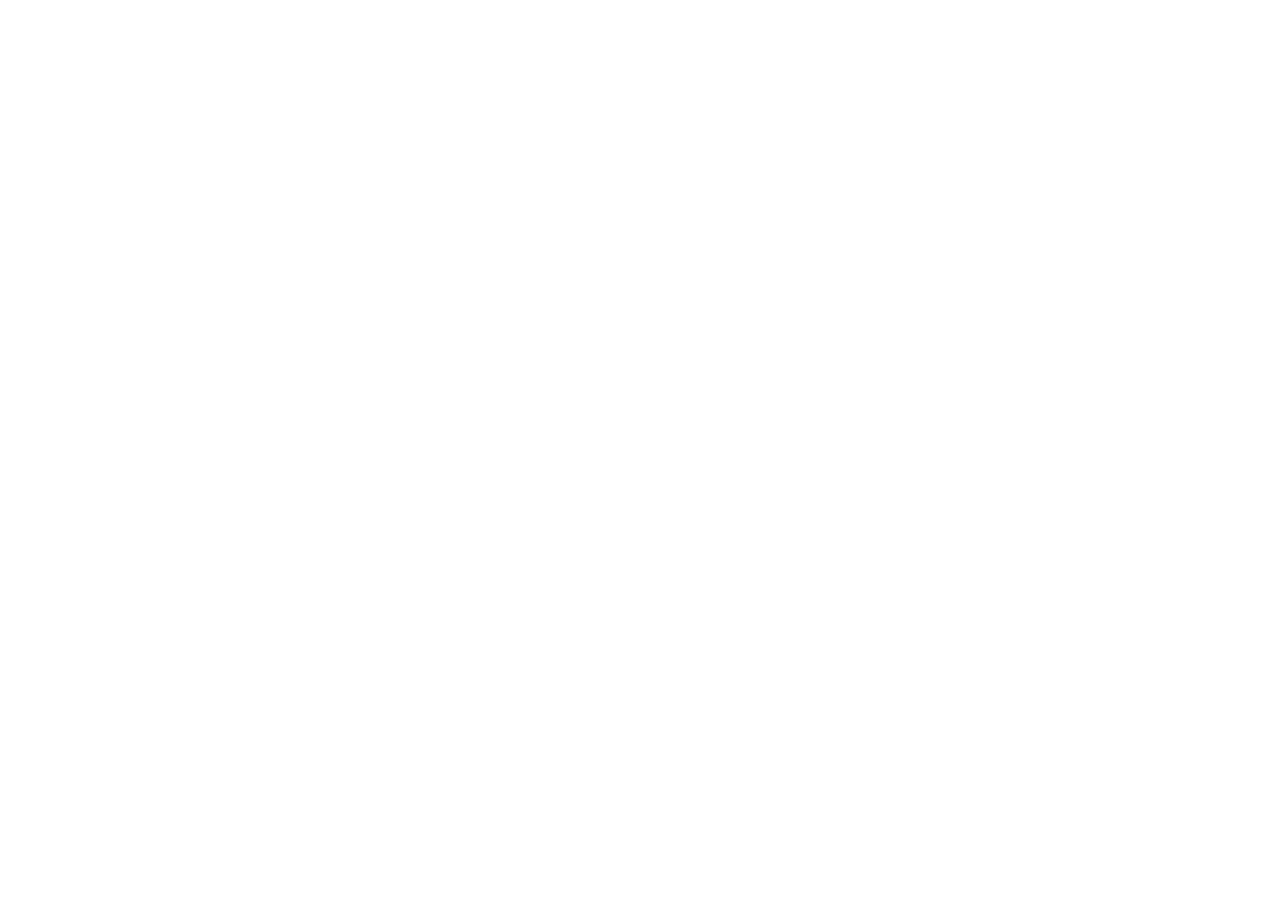
==== badge.html @ 83281ba7 "Header Done" ====
<!DOCTYPE html>
<html lang="en">
<head>
    <meta charset="UTF-8">
    <meta http-equiv="X-UA-Compatible" content="IE=edge">
    <meta name="viewport" content="width=device-width, initial-scale=1.0">
    <title></title>
</head>
<body>
    
</body>
</html>
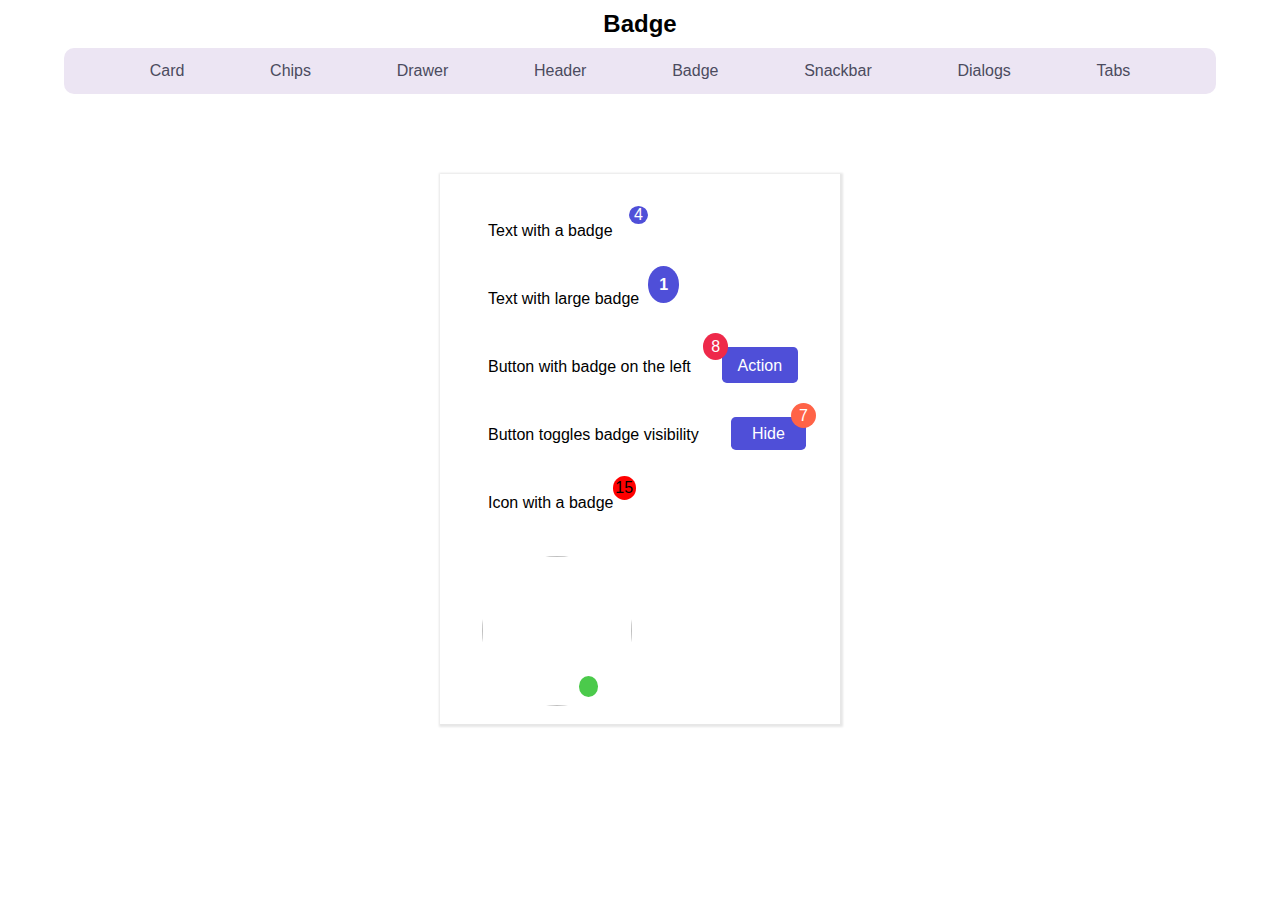
==== commit 83848d7b: "Badge doen" ====
--- a/badge.html
+++ b/badge.html
@@ -1,12 +1,51 @@
 <!DOCTYPE html>
 <html lang="en">
+
 <head>
     <meta charset="UTF-8">
     <meta http-equiv="X-UA-Compatible" content="IE=edge">
     <meta name="viewport" content="width=device-width, initial-scale=1.0">
-    <title></title>
+    <title>Badge</title>
+    <script src="https://kit.fontawesome.com/2a3afcb5fd.js" crossorigin="anonymous"></script>
+    <link rel="stylesheet" href="/badge.css">
 </head>
+
 <body>
-    
+    <h4 class="head4">Badge</h4>
+    <header class="head">
+        <div class="div">
+            <li class="list"><a class="anchor1" href="/index.html"> Card</a></li>
+            <li class="list"><a class="anchor1" href="/chips.html"> Chips</a></li>
+            <li class="list"><a class="anchor1" href="/drawers.html"> Drawer</a></li>
+            <li class="list"><a class="anchor1" href="/header.html">Header</a> </li>
+            <li class="list"><a class="anchor1" href="/badge.html"> Badge</a></li>
+            <li class="list"><a class="anchor1" href="/snackbar.html"> Snackbar</a></li>
+            <li class="list"><a class="anchor1" href="/dialogs.html">Dialogs</a> </li>
+            <li class="list"><a class="anchor1" href="/tabs.html">Tabs</a> </li>
+        </div>
+    </header>
+    <div class="container">
+        <p class="class">Text with a badge</p>
+        <p class="no4">4</p>
+        <p class="class">Text with large badge</p>
+        <span class="one">1</span>
+        <p class="class">Button with badge on the left</p>
+        <span class="act">Action</span>
+        <span class="eig">8</span>
+        <p class="class">Button toggles badge visibility </p>
+        <span class="hide">Hide</span>
+        <span class="seven">7</span>
+        <p class="class">Icon with a badge</p>
+        <i class="fas fa-home"></i>
+        <span class="fift">15</span>
+        <div>
+            <img class="" src="https://i1.wp.com/twinfinite.net/wp-content/uploads/2018/09/Spidey-8.jpg?fit=1000%2C537&ssl=1" alt="">
+        </div>
+        <span class="online">0</span>
+
+    </div>
+
+
 </body>
+
 </html>--- a/badge.css
+++ b/badge.css
@@ -0,0 +1,167 @@
+* {
+    box-sizing: border-box;
+    font-family: 'Lucida Sans', 'Lucida Sans Regular', 'Lucida Grande', 'Lucida Sans Unicode', Geneva, Verdana, sans-serif
+}
+
+
+header {
+    background-color: rgb(236, 229, 243);
+    border-radius: 10px;
+    width: 90vw;
+    margin: auto;
+    padding: 10px;
+    margin-bottom: 5rem;
+
+}
+
+.div {
+    display: flex;
+    flex-wrap: wrap;
+    justify-content: space-evenly;
+}
+
+li {
+    list-style: none;
+    padding: 4px 10px;
+}
+
+a {
+    text-decoration: none;
+}
+
+.anchor1 {
+    text-decoration: none;
+    color: rgb(75, 75, 94);
+}
+
+.anchor1:hover {
+    color: rgb(187, 153, 221)
+}
+
+.head4 {
+    font-size: 1.5rem;
+    text-align: center;
+    margin: 10px;
+}
+
+.container {
+    margin: auto;
+    box-shadow: 1px 1px 2px 2px rgb(231, 231, 231);
+    width: 400px;
+    height: 550px;
+}
+
+.class{
+    padding: 0rem 3rem;
+    
+}
+
+.class:nth-child(1){
+    padding-top:3rem ;
+
+}
+
+.no4{
+    width: 1.2rem;
+    height: 1..1rem;
+    text-align: center;
+    border-radius: 100%;
+    color: white;
+    background-color:rgb(79, 79, 216) ;
+    position: relative;
+    top: -3.1rem;
+    left: 11.8rem;
+}
+.one{
+    background-color: rgb(79, 79, 216) ;
+    text-align: center;
+    border-radius: 100%;
+    padding:0.6rem 0.7rem;
+    position: relative;
+    top: -3rem;
+    left: 13rem;
+    font-weight: bolder;
+    color: white;
+}
+
+
+.act{
+ padding: 0.6rem 1rem;
+ background-color: rgb(79, 79, 216) ;
+border-radius: 0.3rem;
+position: relative;
+left: 17.6rem;
+top: -2.2rem;
+z-index: 1;
+color: white;
+}
+
+.eig{
+background-color: rgb(238, 41, 74);
+padding: 0.3rem 0.5rem;
+border-radius:100% ;
+position: relative;
+left: 11.4rem;
+top: -3.39rem;
+z-index: 2;
+color: white;
+}
+
+
+.hide{
+background-color: rgb(79, 79, 216) ;
+color: black;
+padding: 0.5rem 1.3rem;
+border-radius: 0.3rem;
+color: white;
+position: relative;
+top: -2.2rem;
+left: 18.2rem;
+z-index: 1;
+}
+
+.seven{
+color: white;
+background-color: tomato;
+padding: 0.25rem 0.5rem;
+border-radius: 100%;
+position: relative;
+top: -3.3rem;
+left: 17rem;
+z-index: 2;
+}
+
+.fas{
+ font-size: 1.5rem;
+ position: relative;
+ top: -2.6rem;
+ left: 11.9rem;
+ z-index: 1;
+}
+
+.fift{
+    background-color: red;
+    padding: 0.2rem 0.17rem;
+    border-radius: 1000%;
+    position: relative;
+    top: -3.53rem;
+    left: 10.79rem;
+    z-index: 2;
+}
+
+img{
+    width: 150px;
+    height: 150px;
+    border-radius: 100%;
+    margin-left: 2.6rem;
+}
+
+.online{
+    background-color: rgb(75, 202, 75);
+    border-radius:100%;
+    position: relative;
+    padding: 0.1rem 0.3rem;
+    top: -2rem;
+    left: 8.7rem;
+    color:   rgb(75, 202, 75);
+}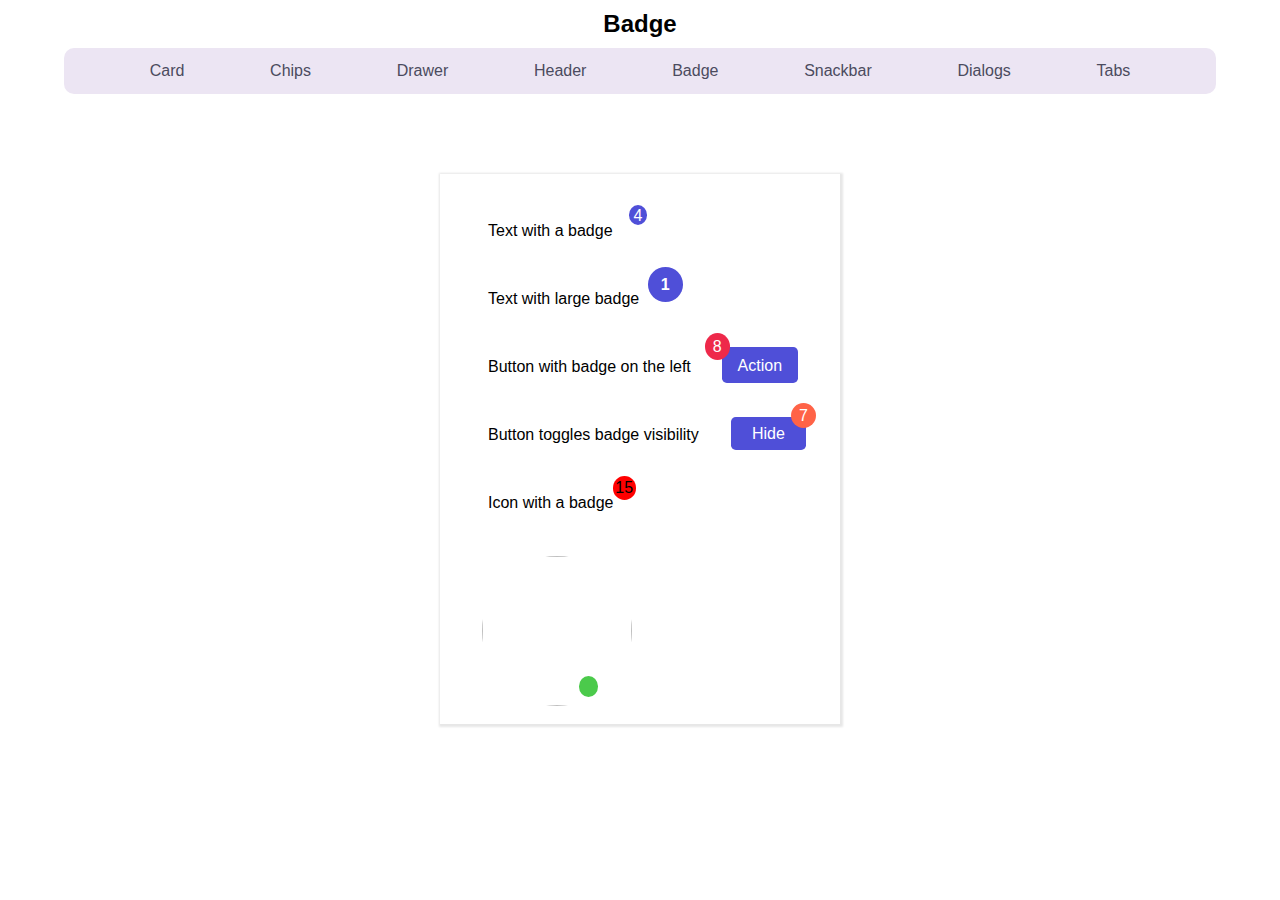
==== commit 363cea1c: "Snackbar done" ====
--- a/badge.html
+++ b/badge.html
@@ -26,7 +26,7 @@
     </header>
     <div class="container">
         <p class="class">Text with a badge</p>
-        <p class="no4">4</p>
+        <span class="no4">4</span>
         <p class="class">Text with large badge</p>
         <span class="one">1</span>
         <p class="class">Button with badge on the left</p>
--- a/badge.css
+++ b/badge.css
@@ -62,8 +62,7 @@
 }
 
 .no4{
-    width: 1.2rem;
-    height: 1..1rem;
+    padding: 0.1rem 0.3rem;
     text-align: center;
     border-radius: 100%;
     color: white;
@@ -74,9 +73,8 @@
 }
 .one{
     background-color: rgb(79, 79, 216) ;
-    text-align: center;
     border-radius: 100%;
-    padding:0.6rem 0.7rem;
+    padding:0.54rem 0.8rem;
     position: relative;
     top: -3rem;
     left: 13rem;
@@ -101,7 +99,7 @@
 padding: 0.3rem 0.5rem;
 border-radius:100% ;
 position: relative;
-left: 11.4rem;
+left: 11.49rem;
 top: -3.39rem;
 z-index: 2;
 color: white;
